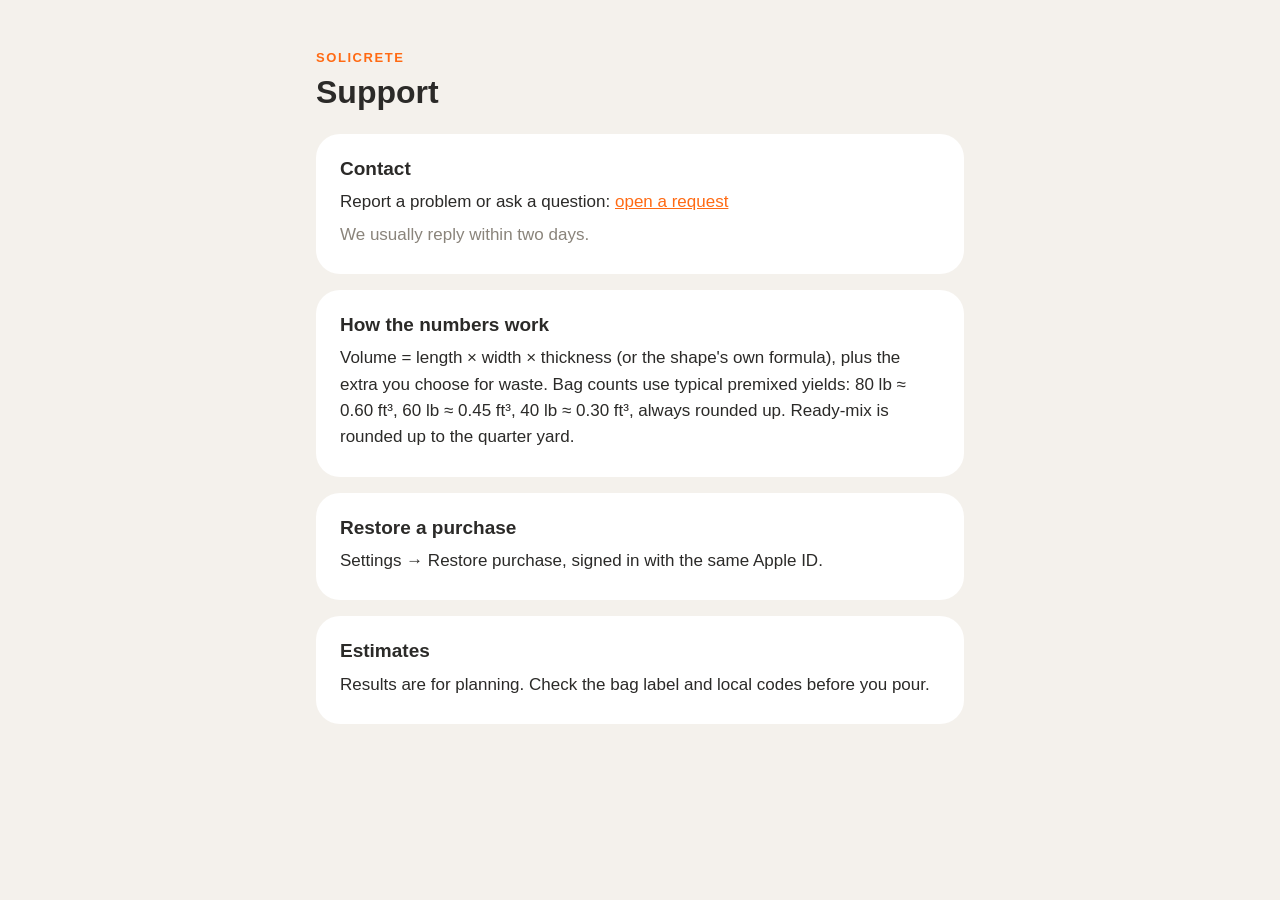
==== solicrete/support.html @ 21643703 "Solicrete pages" ====
<!doctype html><html lang="en"><head><meta charset="utf-8"><meta name="viewport" content="width=device-width,initial-scale=1">
<title>Solicrete Support</title><link rel="stylesheet" href="style.css"></head><body><main>
<div class="brand">Solicrete</div><h1>Support</h1>
<section><h2>Contact</h2><p>Report a problem or ask a question: <a href="https://github.com/selfdev-apps/selfdev-apps.github.io/issues">open a request</a></p><p class="sub">We usually reply within two days.</p></section>
<section><h2>How the numbers work</h2><p>Volume = length × width × thickness (or the shape's own formula), plus the extra you choose for waste. Bag counts use typical premixed yields: 80 lb ≈ 0.60 ft³, 60 lb ≈ 0.45 ft³, 40 lb ≈ 0.30 ft³, always rounded up. Ready-mix is rounded up to the quarter yard.</p></section>
<section><h2>Restore a purchase</h2><p>Settings → Restore purchase, signed in with the same Apple ID.</p></section>
<section><h2>Estimates</h2><p>Results are for planning. Check the bag label and local codes before you pour.</p></section>
</main></body></html>
---- solicrete/style.css ----
:root{--bg:#F4F1EC;--card:#fff;--text:#2B2A28;--sub:#8A847B;--accent:#FF6A13}
@media (prefers-color-scheme:dark){:root{--bg:#1C1D1F;--card:#2A2C2F;--text:#F2F0EC;--sub:#9A9DA3;--accent:#FF7A2E}}
*{box-sizing:border-box}body{margin:0;background:var(--bg);color:var(--text);font:17px/1.55 -apple-system,BlinkMacSystemFont,"Segoe UI",sans-serif}
main{max-width:680px;margin:0 auto;padding:48px 16px 80px}h1{font-size:32px;margin:0 0 4px}
.brand{color:var(--accent);font-weight:800;letter-spacing:.12em;font-size:13px;text-transform:uppercase}
section{background:var(--card);border-radius:24px;padding:20px 24px;margin:16px 0}h2{font-size:19px;margin:0 0 6px}
p{margin:6px 0}.sub{color:var(--sub)}a{color:var(--accent)}
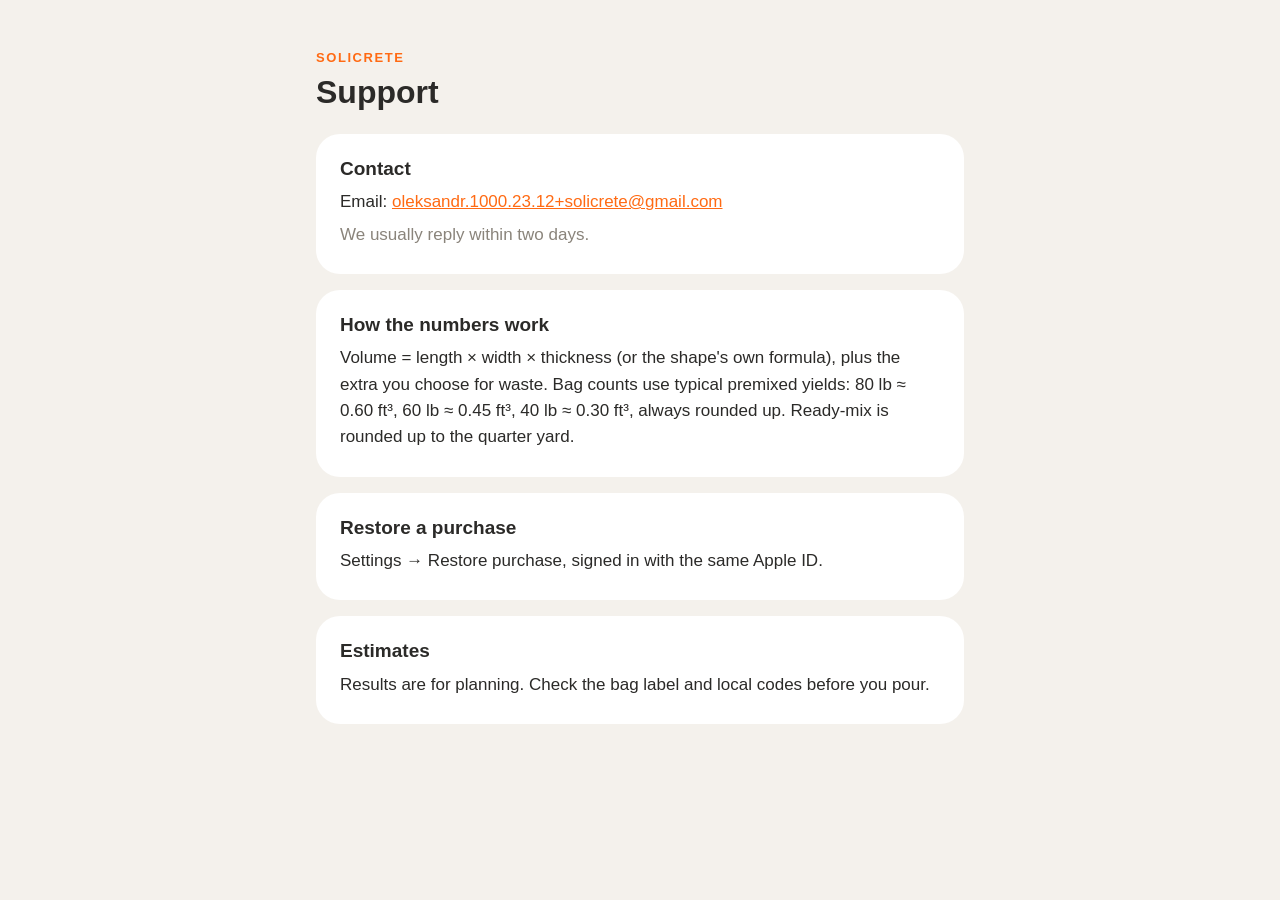
==== commit 045c61c6: "pages: solicrete" ====
--- a/solicrete/support.html
+++ b/solicrete/support.html
@@ -1,7 +1,7 @@
 <!doctype html><html lang="en"><head><meta charset="utf-8"><meta name="viewport" content="width=device-width,initial-scale=1">
 <title>Solicrete Support</title><link rel="stylesheet" href="style.css"></head><body><main>
 <div class="brand">Solicrete</div><h1>Support</h1>
-<section><h2>Contact</h2><p>Report a problem or ask a question: <a href="https://github.com/selfdev-apps/selfdev-apps.github.io/issues">open a request</a></p><p class="sub">We usually reply within two days.</p></section>
+<section><h2>Contact</h2><p>Email: <a href="mailto:oleksandr.1000.23.12+solicrete@gmail.com">oleksandr.1000.23.12+solicrete@gmail.com</a></p><p class="sub">We usually reply within two days.</p></section>
 <section><h2>How the numbers work</h2><p>Volume = length × width × thickness (or the shape's own formula), plus the extra you choose for waste. Bag counts use typical premixed yields: 80 lb ≈ 0.60 ft³, 60 lb ≈ 0.45 ft³, 40 lb ≈ 0.30 ft³, always rounded up. Ready-mix is rounded up to the quarter yard.</p></section>
 <section><h2>Restore a purchase</h2><p>Settings → Restore purchase, signed in with the same Apple ID.</p></section>
 <section><h2>Estimates</h2><p>Results are for planning. Check the bag label and local codes before you pour.</p></section>
